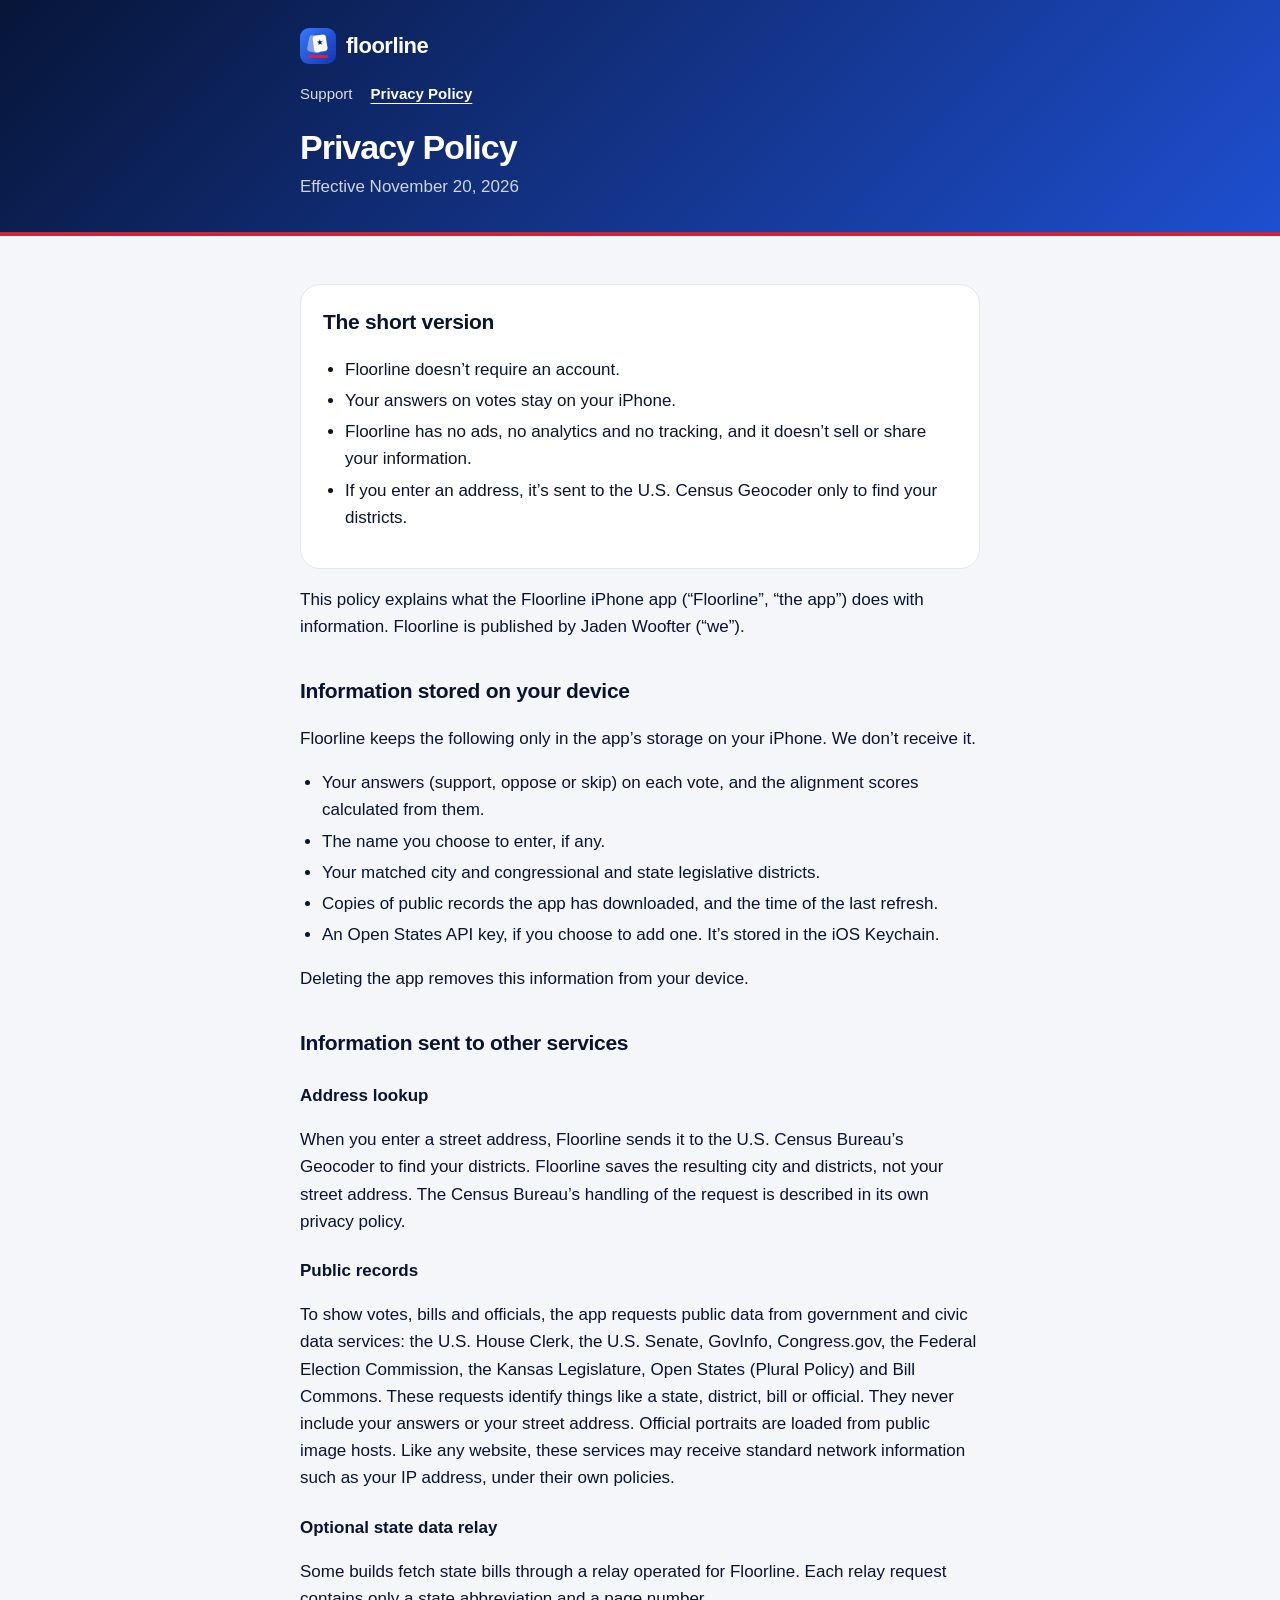
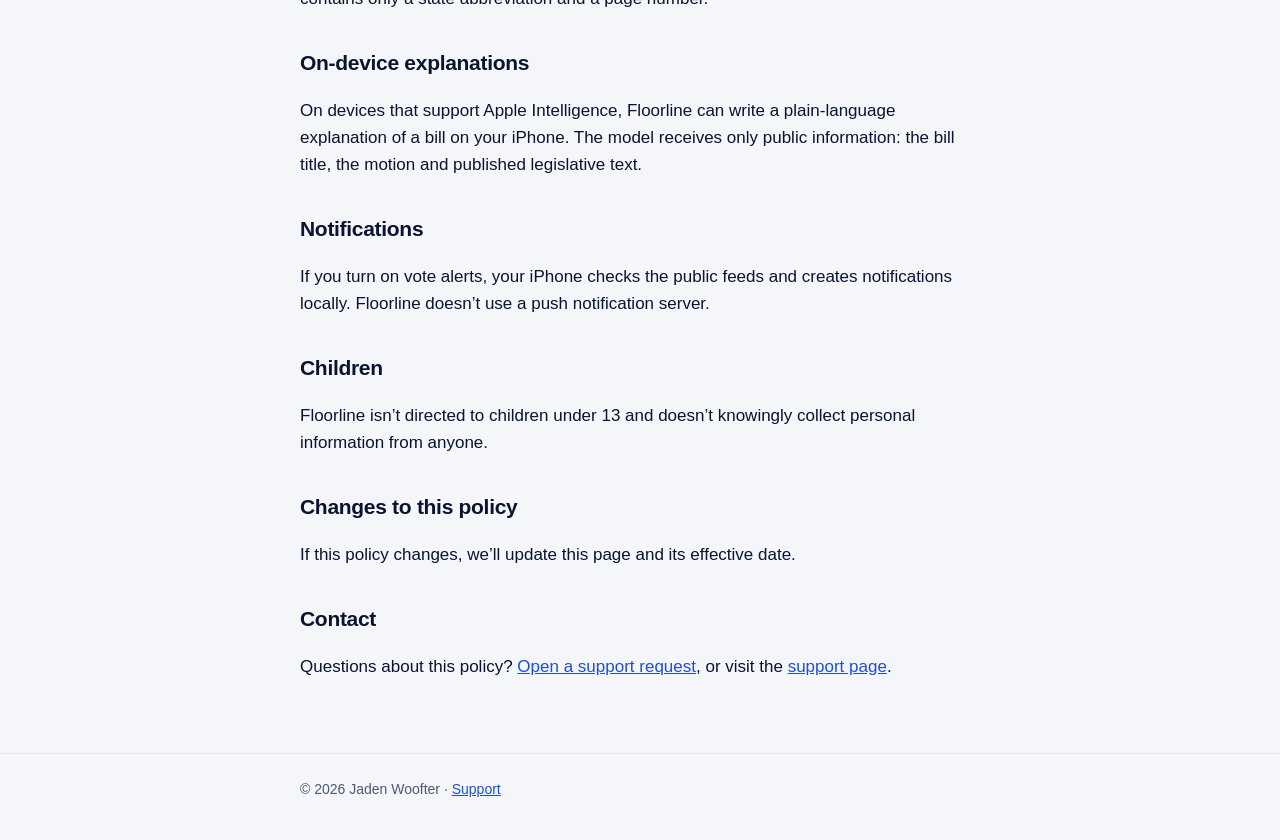
==== privacy.html @ 876db7fe "Floorline support page and privacy policy Co-Authored-By: Claude Opus 5.5 <noreply@anthropic.com>" ====
<!doctype html>
<html lang="en">
<head>
  <meta charset="utf-8">
  <meta name="viewport" content="width=device-width, initial-scale=1">
  <title>Floorline Privacy Policy</title>
  <meta name="description" content="How the Floorline iPhone app handles your information.">
  <link rel="stylesheet" href="style.css">
  <link rel="icon" href="icon.png">
</head>
<body>
  <header>
    <div class="wrap">
      <a class="brand" href="./"><img src="icon.png" alt="">floorline</a>
      <nav>
        <a href="./">Support</a>
        <a href="privacy.html" aria-current="page">Privacy Policy</a>
      </nav>
      <h1>Privacy Policy</h1>
      <p>Effective November 20, 2026</p>
    </div>
  </header>
  <main>
    <div class="wrap">
      <div class="card">
        <h2 style="margin-top:0">The short version</h2>
        <ul>
          <li>Floorline doesn’t require an account.</li>
          <li>Your answers on votes stay on your iPhone.</li>
          <li>Floorline has no ads, no analytics and no tracking, and it doesn’t sell or share your information.</li>
          <li>If you enter an address, it’s sent to the U.S. Census Geocoder only to find your districts.</li>
        </ul>
      </div>

      <p>This policy explains what the Floorline iPhone app (“Floorline”, “the app”) does with information. Floorline is published by Jaden Woofter (“we”).</p>

      <h2>Information stored on your device</h2>
      <p>Floorline keeps the following only in the app’s storage on your iPhone. We don’t receive it.</p>
      <ul>
        <li>Your answers (support, oppose or skip) on each vote, and the alignment scores calculated from them.</li>
        <li>The name you choose to enter, if any.</li>
        <li>Your matched city and congressional and state legislative districts.</li>
        <li>Copies of public records the app has downloaded, and the time of the last refresh.</li>
        <li>An Open States API key, if you choose to add one. It’s stored in the iOS Keychain.</li>
      </ul>
      <p>Deleting the app removes this information from your device.</p>

      <h2>Information sent to other services</h2>
      <h3>Address lookup</h3>
      <p>When you enter a street address, Floorline sends it to the U.S. Census Bureau’s Geocoder to find your districts. Floorline saves the resulting city and districts, not your street address. The Census Bureau’s handling of the request is described in its own privacy policy.</p>
      <h3>Public records</h3>
      <p>To show votes, bills and officials, the app requests public data from government and civic data services: the U.S. House Clerk, the U.S. Senate, GovInfo, Congress.gov, the Federal Election Commission, the Kansas Legislature, Open States (Plural Policy) and Bill Commons. These requests identify things like a state, district, bill or official. They never include your answers or your street address. Official portraits are loaded from public image hosts. Like any website, these services may receive standard network information such as your IP address, under their own policies.</p>
      <h3>Optional state data relay</h3>
      <p>Some builds fetch state bills through a relay operated for Floorline. Each relay request contains only a state abbreviation and a page number.</p>

      <h2>On-device explanations</h2>
      <p>On devices that support Apple Intelligence, Floorline can write a plain-language explanation of a bill on your iPhone. The model receives only public information: the bill title, the motion and published legislative text.</p>

      <h2>Notifications</h2>
      <p>If you turn on vote alerts, your iPhone checks the public feeds and creates notifications locally. Floorline doesn’t use a push notification server.</p>

      <h2>Children</h2>
      <p>Floorline isn’t directed to children under 13 and doesn’t knowingly collect personal information from anyone.</p>

      <h2>Changes to this policy</h2>
      <p>If this policy changes, we’ll update this page and its effective date.</p>

      <h2>Contact</h2>
      <p>Questions about this policy? <a href="https://github.com/jaywoofter/floorline-site/issues/new">Open a support request</a>, or visit the <a href="./">support page</a>.</p>
    </div>
  </main>
  <footer>
    <div class="wrap">© 2026 Jaden Woofter · <a href="./">Support</a></div>
  </footer>
</body>
</html>
---- style.css ----
:root {
  --canvas: #f4f6fa;
  --surface: #ffffff;
  --ink: #0a1430;
  --muted: #4b5877;
  --line: #e1e6f0;
  --blue: #1d4ed8;
  --navy: #0a1a3f;
  --red: #d0213d;
}
@media (prefers-color-scheme: dark) {
  :root {
    --canvas: #070d1f;
    --surface: #0f1830;
    --ink: #f3f6fc;
    --muted: #a3aecb;
    --line: #1f2a47;
    --blue: #6b9bff;
    --navy: #0e1f47;
  }
}
* { box-sizing: border-box; }
body {
  margin: 0;
  background: var(--canvas);
  color: var(--ink);
  font: 17px/1.6 -apple-system, BlinkMacSystemFont, "SF Pro Text", "Segoe UI", Roboto, Helvetica, Arial, sans-serif;
  -webkit-font-smoothing: antialiased;
}
a { color: var(--blue); }
header {
  background: linear-gradient(135deg, #071538, #1e4fd0);
  color: #fff;
  border-bottom: 4px solid var(--red);
}
.wrap { max-width: 720px; margin: 0 auto; padding: 0 20px; }
header .wrap { padding-top: 28px; padding-bottom: 32px; }
.brand { display: flex; align-items: center; gap: 10px; font-weight: 700; font-size: 22px; letter-spacing: -0.5px; color: #fff; text-decoration: none; }
.brand img { width: 36px; height: 36px; border-radius: 9px; }
nav { margin-top: 18px; display: flex; gap: 18px; font-size: 15px; }
nav a { color: rgba(255,255,255,0.85); text-decoration: none; }
nav a[aria-current="page"] { color: #fff; font-weight: 600; text-decoration: underline; text-underline-offset: 4px; }
h1 { font-size: 34px; line-height: 1.15; letter-spacing: -1px; margin: 22px 0 6px; }
header p { margin: 0; color: rgba(255,255,255,0.8); }
main { padding: 32px 0 56px; }
h2 { font-size: 21px; letter-spacing: -0.3px; margin: 34px 0 8px; }
h3 { font-size: 17px; margin: 22px 0 4px; }
.card {
  background: var(--surface);
  border: 1px solid var(--line);
  border-radius: 20px;
  padding: 20px 22px;
  margin: 16px 0;
}
.button {
  display: inline-block;
  background: var(--blue);
  color: #fff;
  font-weight: 600;
  text-decoration: none;
  padding: 12px 22px;
  border-radius: 999px;
  margin-top: 6px;
}
.muted { color: var(--muted); }
ul { padding-left: 22px; }
li { margin: 4px 0; }
footer { border-top: 1px solid var(--line); padding: 24px 0 40px; font-size: 14px; color: var(--muted); }
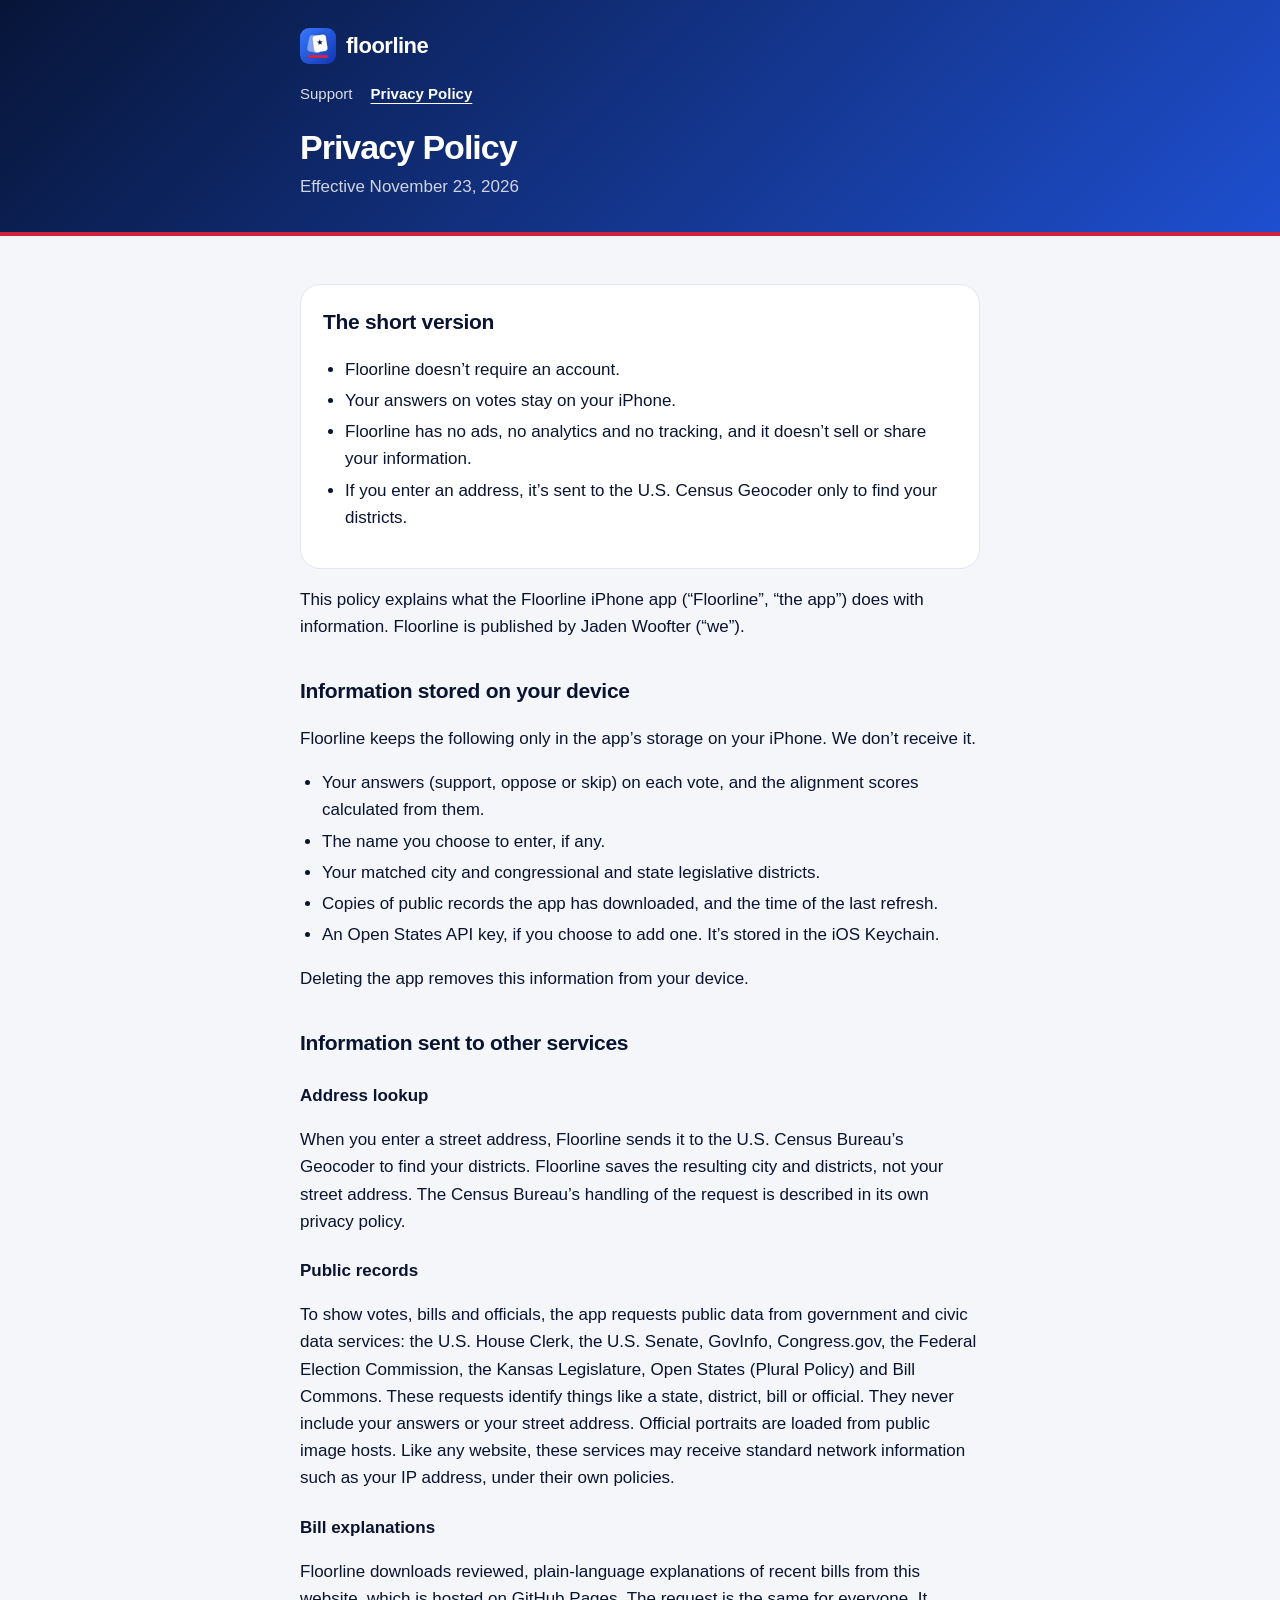
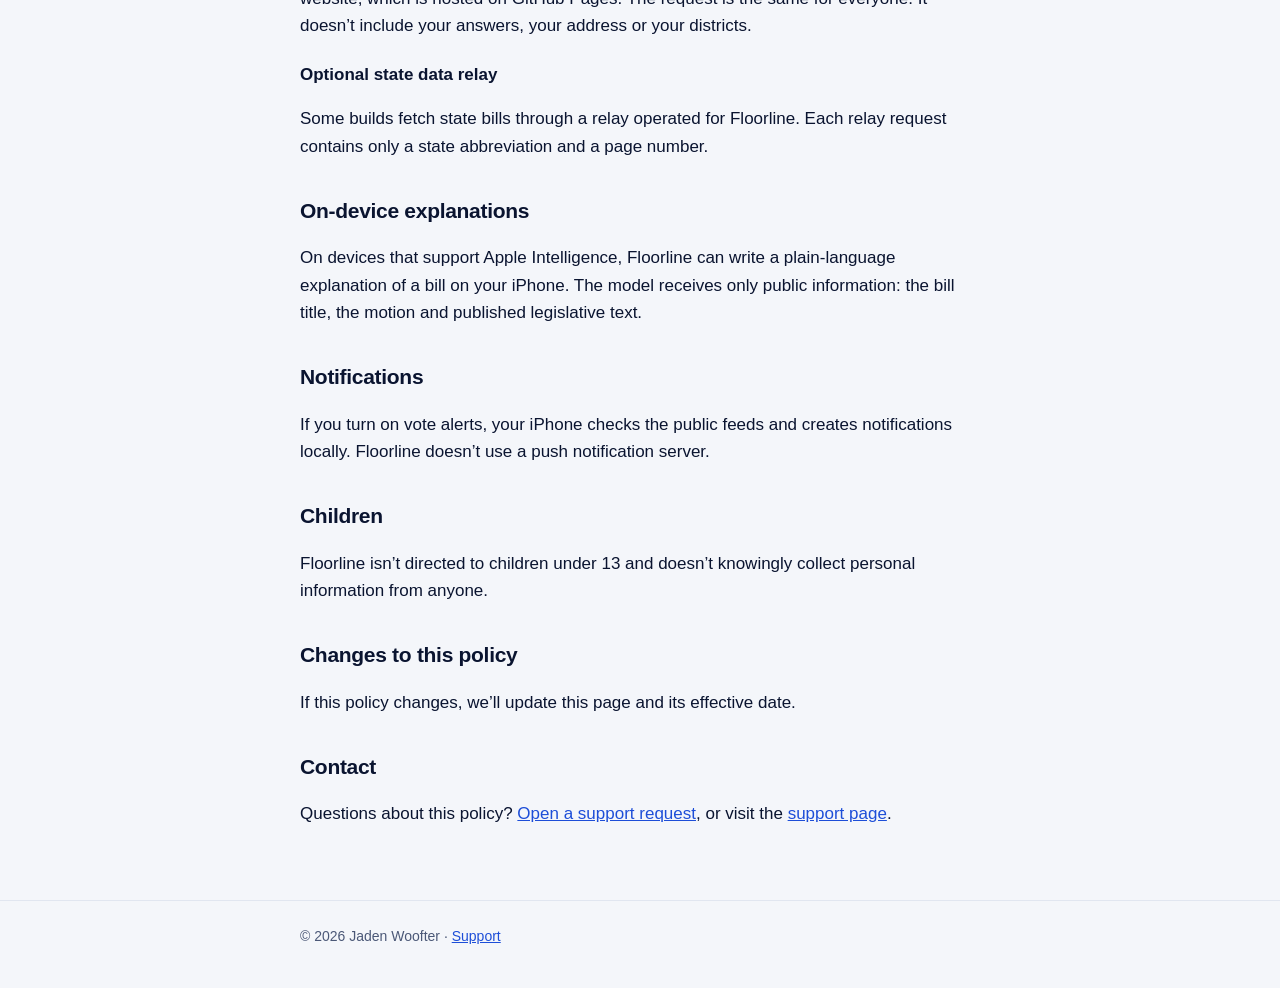
==== commit d9d4dff4: "Add explanations feed and note it in the privacy policy explainers/v1.json is the feed Floorline 1.1" ====
--- a/privacy.html
+++ b/privacy.html
@@ -17,7 +17,7 @@
         <a href="privacy.html" aria-current="page">Privacy Policy</a>
       </nav>
       <h1>Privacy Policy</h1>
-      <p>Effective November 20, 2026</p>
+      <p>Effective November 23, 2026</p>
     </div>
   </header>
   <main>
@@ -50,6 +50,8 @@
       <p>When you enter a street address, Floorline sends it to the U.S. Census Bureau’s Geocoder to find your districts. Floorline saves the resulting city and districts, not your street address. The Census Bureau’s handling of the request is described in its own privacy policy.</p>
       <h3>Public records</h3>
       <p>To show votes, bills and officials, the app requests public data from government and civic data services: the U.S. House Clerk, the U.S. Senate, GovInfo, Congress.gov, the Federal Election Commission, the Kansas Legislature, Open States (Plural Policy) and Bill Commons. These requests identify things like a state, district, bill or official. They never include your answers or your street address. Official portraits are loaded from public image hosts. Like any website, these services may receive standard network information such as your IP address, under their own policies.</p>
+      <h3>Bill explanations</h3>
+      <p>Floorline downloads reviewed, plain-language explanations of recent bills from this website, which is hosted on GitHub Pages. The request is the same for everyone. It doesn’t include your answers, your address or your districts.</p>
       <h3>Optional state data relay</h3>
       <p>Some builds fetch state bills through a relay operated for Floorline. Each relay request contains only a state abbreviation and a page number.</p>
 
